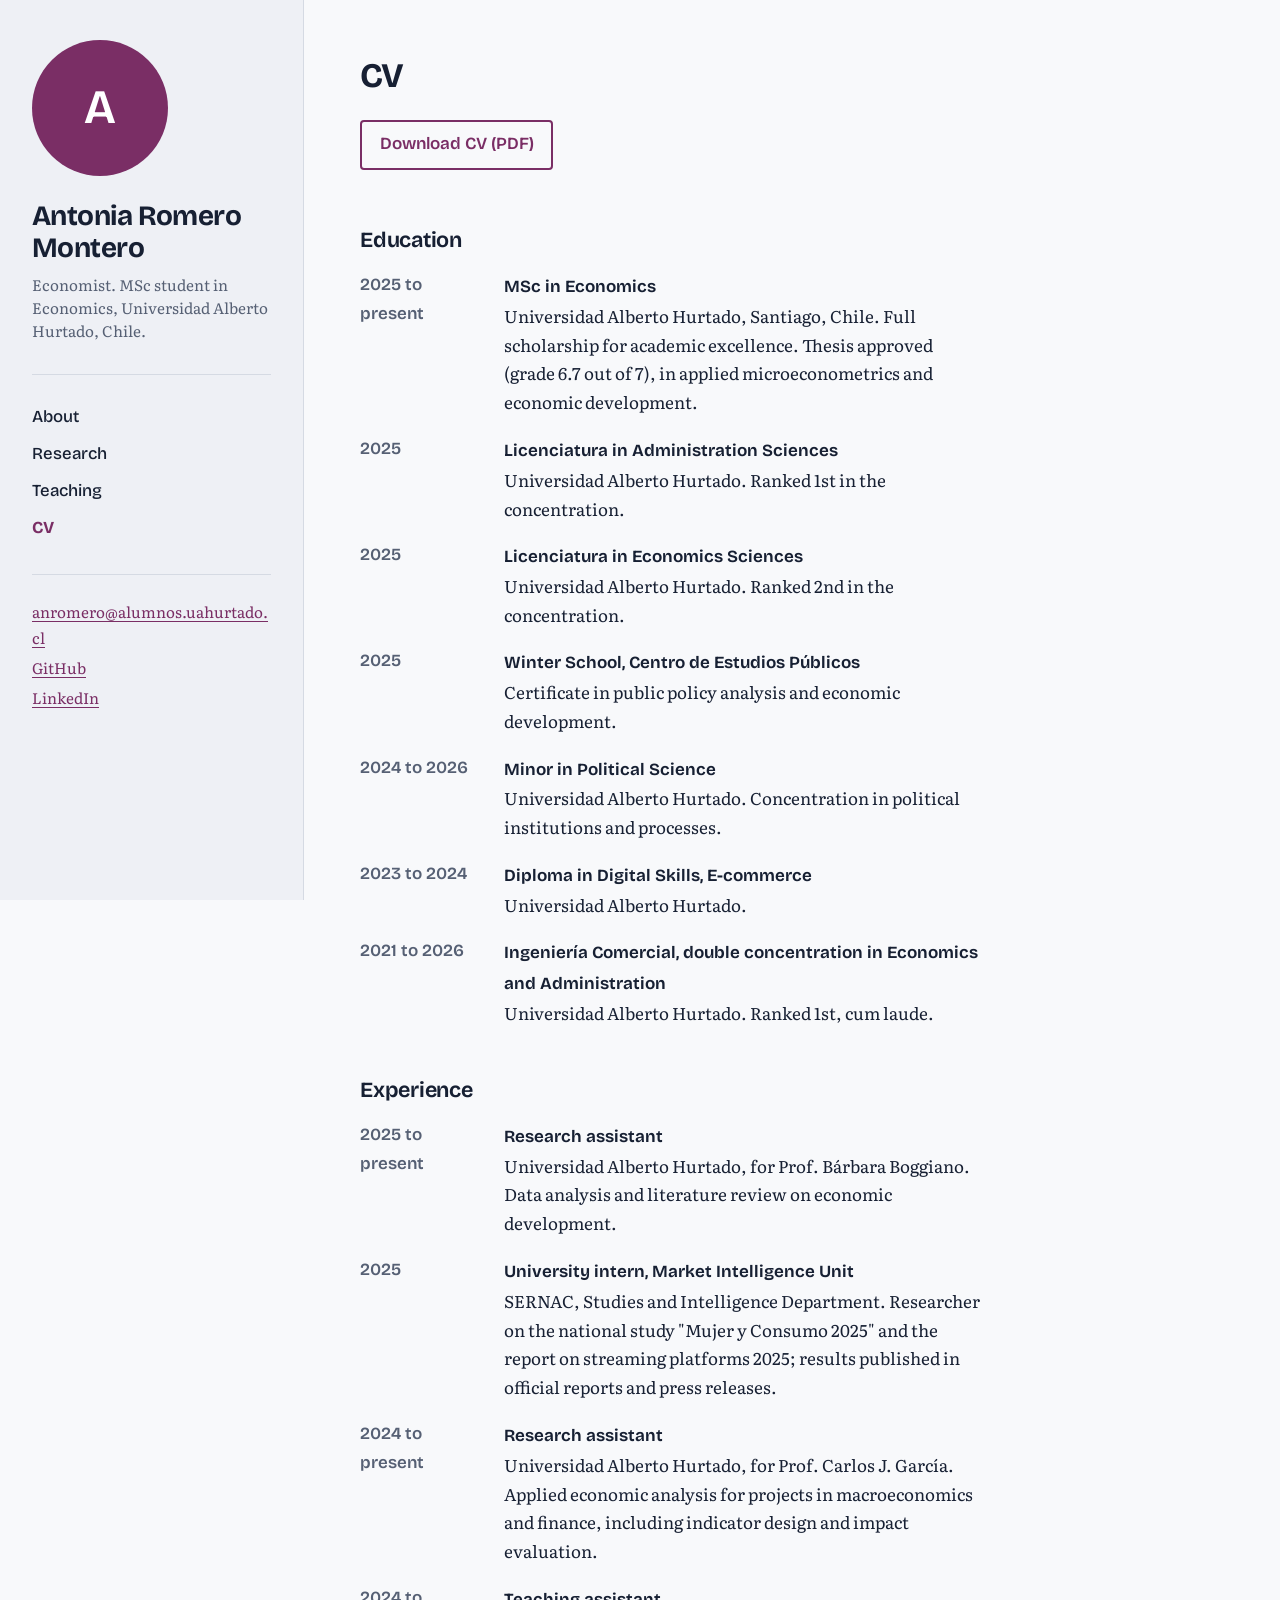
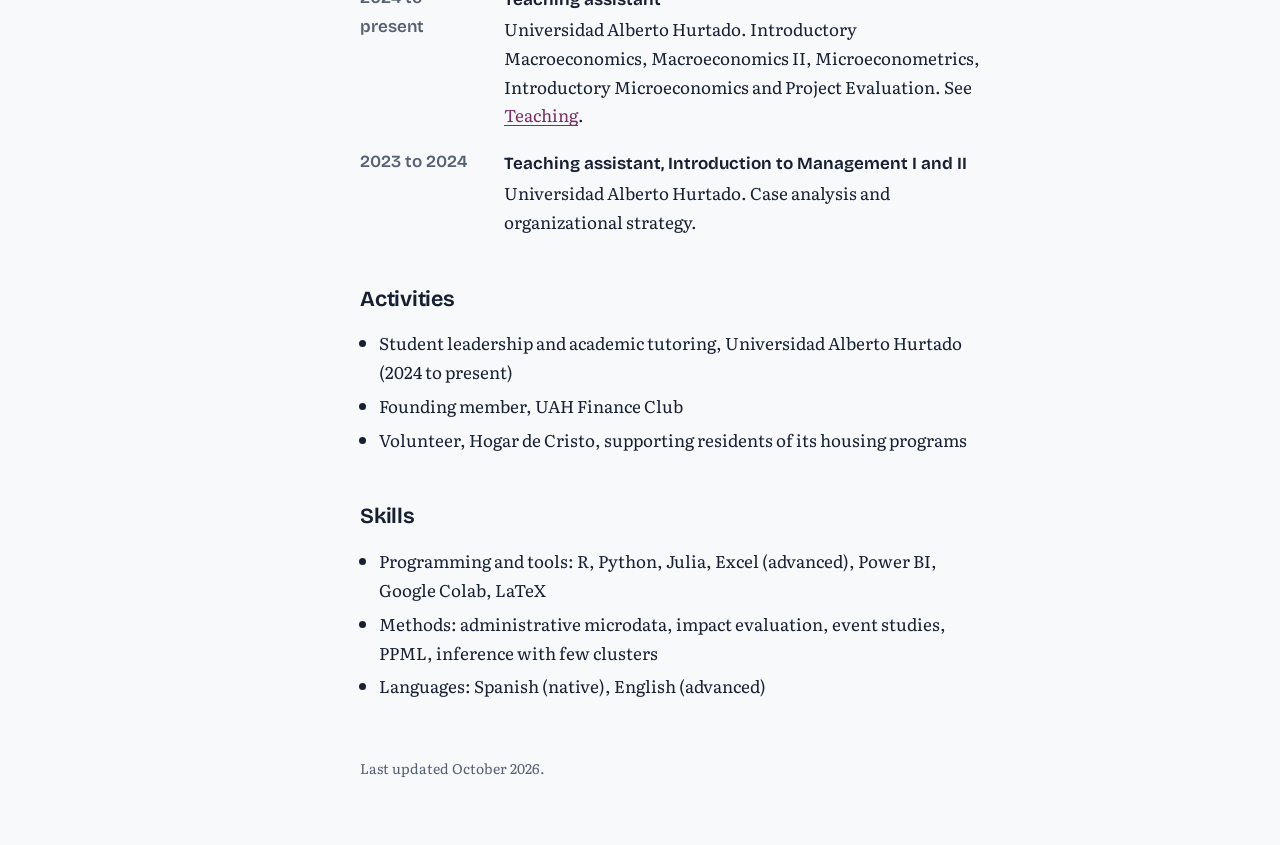
==== cv.html @ 8dabbef6 "Add files via upload" ====
<!DOCTYPE html>
<html lang="en">
<head>
  <meta charset="utf-8">
  <meta name="viewport" content="width=device-width, initial-scale=1">
  <title>CV | Antonia Romero Montero</title>
  <meta name="description" content="Curriculum vitae: education, experience and skills.">
  <link rel="preconnect" href="https://fonts.googleapis.com">
  <link rel="preconnect" href="https://fonts.gstatic.com" crossorigin>
  <link href="https://fonts.googleapis.com/css2?family=Bricolage+Grotesque:opsz,wght@12..96,500..800&family=Literata:ital,opsz,wght@0,7..72,400..700;1,7..72,400&display=swap" rel="stylesheet">
  <link rel="stylesheet" href="style.css">
</head>
<body>
  <div class="layout">

    <aside class="sidebar">
      <div class="portrait">
        <span aria-hidden="true">A</span>
        <img src="images/profile.jpg" alt="Portrait of Antonia Romero Montero" onerror="this.remove()">
      </div>
      <p class="name"><a href="index.html">Antonia Romero Montero</a></p>
      <p class="role">Economist. MSc student in Economics, Universidad Alberto Hurtado, Chile.</p>

      <nav aria-label="Main">
        <ul>
          <li><a href="index.html">About</a></li>
          <li><a href="research.html">Research</a></li>
          <li><a href="teaching.html">Teaching</a></li>
          <li><a href="cv.html" aria-current="page">CV</a></li>
        </ul>
      </nav>

      <div class="contact">
        <ul>
          <li><a href="mailto:anromero@alumnos.uahurtado.cl">anromero@alumnos.uahurtado.cl</a></li>
          <li><a href="https://github.com/antonia-isabelle-romero-montero">GitHub</a></li>
          <li><a href="https://www.linkedin.com/in/antonia-romero-montero/">LinkedIn</a></li>
        </ul>
      </div>
    </aside>

    <main>
      <h1>CV</h1>

      <!-- Put your PDF at cv.pdf (same folder as this file). Use a public version without phone number or references. -->
      <p><a class="cv-download" href="cv.pdf">Download CV (PDF)</a></p>

      <h2>Education</h2>
      <dl class="chronology">
        <dt>2025 to present</dt>
        <dd><strong>MSc in Economics</strong><br>Universidad Alberto Hurtado, Santiago, Chile. Full scholarship for academic excellence. Thesis approved (grade 6.7 out of 7), in applied microeconometrics and economic development.</dd>

        <dt>2025</dt>
        <dd><strong>Licenciatura in Administration Sciences</strong><br>Universidad Alberto Hurtado. Ranked 1st in the concentration.</dd>

        <dt>2025</dt>
        <dd><strong>Licenciatura in Economics Sciences</strong><br>Universidad Alberto Hurtado. Ranked 2nd in the concentration.</dd>

        <dt>2025</dt>
        <dd><strong>Winter School, Centro de Estudios Públicos</strong><br>Certificate in public policy analysis and economic development.</dd>

        <dt>2024 to 2026</dt>
        <dd><strong>Minor in Political Science</strong><br>Universidad Alberto Hurtado. Concentration in political institutions and processes.</dd>

        <dt>2023 to 2024</dt>
        <dd><strong>Diploma in Digital Skills, E-commerce</strong><br>Universidad Alberto Hurtado.</dd>

        <dt>2021 to 2026</dt>
        <dd><strong>Ingeniería Comercial, double concentration in Economics and Administration</strong><br>Universidad Alberto Hurtado. Ranked 1st, cum laude.</dd>
      </dl>

      <h2>Experience</h2>
      <dl class="chronology">
        <dt>2025 to present</dt>
        <dd><strong>Research assistant</strong><br>Universidad Alberto Hurtado, for Prof. Bárbara Boggiano. Data analysis and literature review on economic development.</dd>

        <dt>2025</dt>
        <dd><strong>University intern, Market Intelligence Unit</strong><br>SERNAC, Studies and Intelligence Department. Researcher on the national study "Mujer y Consumo 2025" and the report on streaming platforms 2025; results published in official reports and press releases.</dd>

        <dt>2024 to present</dt>
        <dd><strong>Research assistant</strong><br>Universidad Alberto Hurtado, for Prof. Carlos J. García. Applied economic analysis for projects in macroeconomics and finance, including indicator design and impact evaluation.</dd>

        <dt>2024 to present</dt>
        <dd><strong>Teaching assistant</strong><br>Universidad Alberto Hurtado. Introductory Macroeconomics, Macroeconomics II, Microeconometrics, Introductory Microeconomics and Project Evaluation. See <a href="teaching.html">Teaching</a>.</dd>

        <dt>2023 to 2024</dt>
        <dd><strong>Teaching assistant, Introduction to Management I and II</strong><br>Universidad Alberto Hurtado. Case analysis and organizational strategy.</dd>
      </dl>

      <h2>Activities</h2>
      <ul class="plain">
        <li>Student leadership and academic tutoring, Universidad Alberto Hurtado (2024 to present)</li>
        <li>Founding member, UAH Finance Club</li>
        <li>Volunteer, Hogar de Cristo, supporting residents of its housing programs</li>
      </ul>

      <h2>Skills</h2>
      <ul class="plain">
        <li>Programming and tools: R, Python, Julia, Excel (advanced), Power BI, Google Colab, LaTeX</li>
        <li>Methods: administrative microdata, impact evaluation, event studies, PPML, inference with few clusters</li>
        <li>Languages: Spanish (native), English (advanced)</li>
      </ul>

      <footer>Last updated October 2026.</footer>
    </main>

  </div>
</body>
</html>
---- style.css ----
/* ------------------------------------------------------------
   Academic site: sidebar + content layout
   Edit the colors and fonts here; every page uses this file.
   ------------------------------------------------------------ */

:root {
  --paper: #f8f9fb;
  --side: #eef0f5;
  --ink: #172033;
  --muted: #566074;
  --rule: #d5dae3;
  --accent: #7a2e65;
  --accent-deep: #5a1f4a;

  --display: "Bricolage Grotesque", "Helvetica Neue", Arial, sans-serif;
  --text: "Literata", Georgia, "Times New Roman", serif;
}

*,
*::before,
*::after {
  box-sizing: border-box;
}

html {
  font-size: 100%;
}

body {
  margin: 0;
  background: var(--paper);
  color: var(--ink);
  font-family: var(--text);
  font-size: 1.0625rem;
  line-height: 1.7;
  -webkit-font-smoothing: antialiased;
}

a {
  color: var(--accent);
  text-decoration-thickness: 0.08em;
  text-underline-offset: 0.18em;
}

a:hover {
  color: var(--accent-deep);
}

a:focus-visible {
  outline: 3px solid var(--accent);
  outline-offset: 3px;
  border-radius: 2px;
}

/* ---------- Layout ---------- */

.layout {
  display: grid;
  grid-template-columns: 19rem minmax(0, 1fr);
  min-height: 100vh;
}

.sidebar {
  position: sticky;
  top: 0;
  align-self: start;
  height: 100vh;
  overflow-y: auto;
  padding: 2.5rem 2rem;
  background: var(--side);
  border-right: 1px solid var(--rule);
}

main {
  width: 100%;
  max-width: 46rem;
  padding: 3.5rem 3.5rem 4rem;
}

/* ---------- Sidebar ---------- */

.portrait {
  position: relative;
  width: 8.5rem;
  height: 8.5rem;
  margin: 0 0 1.5rem;
  border-radius: 50%;
  overflow: hidden;
  background: var(--accent);
  color: #fff;
  display: grid;
  place-items: center;
  font-family: var(--display);
  font-size: 3rem;
  font-weight: 600;
}

.portrait img {
  position: absolute;
  inset: 0;
  width: 100%;
  height: 100%;
  object-fit: cover;
}

.name {
  margin: 0;
  font-family: var(--display);
  font-size: 1.75rem;
  font-weight: 700;
  line-height: 1.15;
  letter-spacing: -0.02em;
}

.name a {
  color: inherit;
  text-decoration: none;
}

.role {
  margin: 0.6rem 0 0;
  font-size: 0.95rem;
  line-height: 1.5;
  color: var(--muted);
}

.sidebar nav {
  margin: 2rem 0 0;
  padding: 1.5rem 0 0;
  border-top: 1px solid var(--rule);
}

.sidebar ul {
  list-style: none;
  margin: 0;
  padding: 0;
}

.sidebar nav li + li {
  margin-top: 0.15rem;
}

.sidebar nav a {
  display: block;
  padding: 0.2rem 0;
  font-family: var(--display);
  font-size: 1.05rem;
  font-weight: 500;
  color: var(--ink);
  text-decoration: none;
}

.sidebar nav a:hover {
  color: var(--accent);
}

.sidebar nav a[aria-current="page"] {
  color: var(--accent);
  font-weight: 700;
}

.contact {
  margin: 1.75rem 0 0;
  padding: 1.5rem 0 0;
  border-top: 1px solid var(--rule);
  font-size: 0.95rem;
}

.contact li + li {
  margin-top: 0.25rem;
}

.contact a {
  overflow-wrap: anywhere;
}

/* ---------- Content ---------- */

h1,
h2,
h3 {
  font-family: var(--display);
  color: var(--ink);
}

h1 {
  margin: 0 0 1.5rem;
  font-size: 2.15rem;
  font-weight: 700;
  line-height: 1.15;
  letter-spacing: -0.02em;
}

h2 {
  margin: 2.75rem 0 0.75rem;
  font-size: 1.35rem;
  font-weight: 650;
  letter-spacing: -0.01em;
}

h3 {
  margin: 0 0 0.25rem;
  font-size: 1.15rem;
  font-weight: 650;
  line-height: 1.3;
}

p {
  margin: 0 0 1.1rem;
}

ul.plain {
  margin: 0 0 1.1rem;
  padding-left: 1.2rem;
}

ul.plain li {
  margin-bottom: 0.3rem;
}

.meta {
  margin: 0 0 0.6rem;
  font-size: 0.95rem;
  color: var(--muted);
}

.entry {
  padding: 1.5rem 0;
  border-top: 1px solid var(--rule);
}

.entry:last-of-type {
  border-bottom: 1px solid var(--rule);
}

.entry p:last-child {
  margin-bottom: 0;
}

.links {
  display: flex;
  flex-wrap: wrap;
  gap: 0.25rem 1.25rem;
  margin: 0.75rem 0 0;
  font-size: 0.95rem;
}

/* CV chronology: the year column carries real information */
.chronology {
  display: grid;
  grid-template-columns: 7.5rem minmax(0, 1fr);
  gap: 1.1rem 1.5rem;
  margin: 0 0 1.1rem;
}

.chronology dt {
  font-family: var(--display);
  font-weight: 600;
  color: var(--muted);
}

.chronology dd {
  margin: 0;
}

.chronology dd strong {
  font-family: var(--display);
  font-weight: 650;
}

.cv-download {
  display: inline-block;
  margin: 0 0 0.5rem;
  padding: 0.55rem 1.1rem;
  border: 2px solid var(--accent);
  border-radius: 4px;
  font-family: var(--display);
  font-weight: 600;
  text-decoration: none;
}

.cv-download:hover {
  background: var(--accent);
  color: #fff;
}

footer {
  margin-top: 3.5rem;
  font-size: 0.875rem;
  color: var(--muted);
}

/* ---------- Small screens ---------- */

@media (max-width: 52rem) {
  .layout {
    display: block;
  }

  .sidebar {
    position: static;
    height: auto;
    padding: 1.75rem 1.25rem;
    border-right: 0;
    border-bottom: 1px solid var(--rule);
  }

  .portrait {
    width: 6rem;
    height: 6rem;
    font-size: 2.25rem;
    margin-bottom: 1rem;
  }

  .sidebar nav ul {
    display: flex;
    flex-wrap: wrap;
    gap: 0.25rem 1.25rem;
  }

  .sidebar nav li + li {
    margin-top: 0;
  }

  .contact ul {
    display: flex;
    flex-wrap: wrap;
    gap: 0.25rem 1.25rem;
  }

  .contact li + li {
    margin-top: 0;
  }

  main {
    padding: 2rem 1.25rem 3rem;
  }

  h1 {
    font-size: 1.75rem;
  }

  .chronology {
    grid-template-columns: 1fr;
    gap: 0;
  }

  .chronology dd {
    margin-bottom: 1.1rem;
  }
}
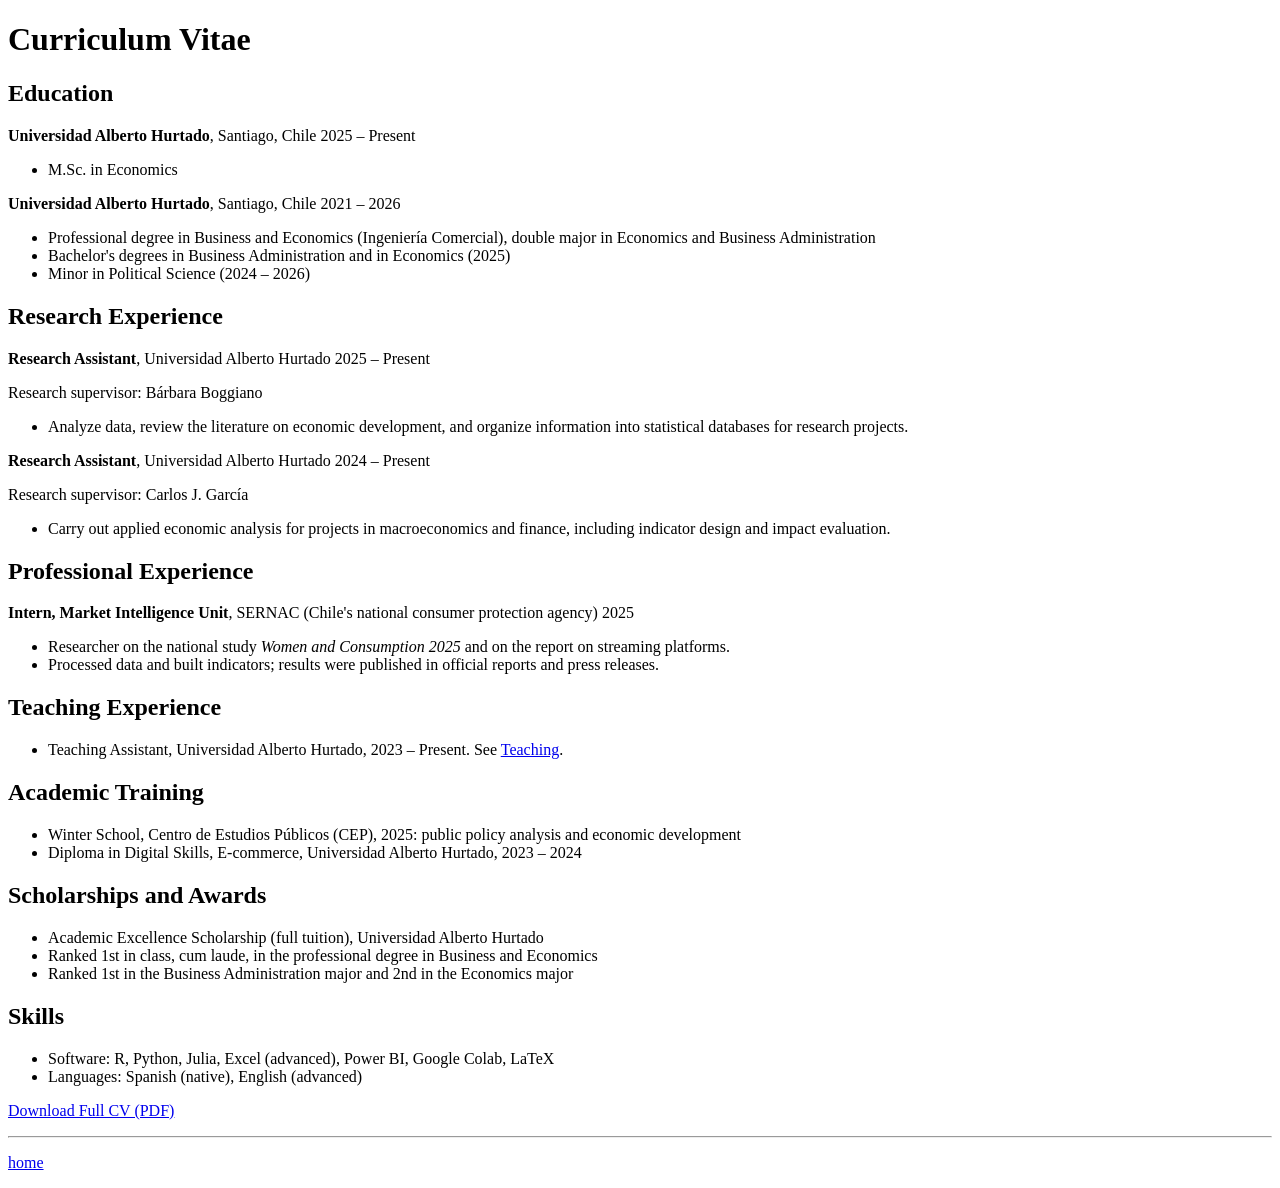
==== commit daecf184: "Add files via upload" ====
--- a/cv.html
+++ b/cv.html
@@ -4,106 +4,74 @@
   <meta charset="utf-8">
   <meta name="viewport" content="width=device-width, initial-scale=1">
   <title>CV | Antonia Romero Montero</title>
-  <meta name="description" content="Curriculum vitae: education, experience and skills.">
-  <link rel="preconnect" href="https://fonts.googleapis.com">
-  <link rel="preconnect" href="https://fonts.gstatic.com" crossorigin>
-  <link href="https://fonts.googleapis.com/css2?family=Bricolage+Grotesque:opsz,wght@12..96,500..800&family=Literata:ital,opsz,wght@0,7..72,400..700;1,7..72,400&display=swap" rel="stylesheet">
+  <meta name="description" content="Curriculum vitae: education, research and teaching experience, training and awards.">
   <link rel="stylesheet" href="style.css">
 </head>
 <body>
-  <div class="layout">
+  <main class="wrap">
+    <h1>Curriculum Vitae</h1>
 
-    <aside class="sidebar">
-      <div class="portrait">
-        <span aria-hidden="true">A</span>
-        <img src="images/profile.jpg" alt="Portrait of Antonia Romero Montero" onerror="this.remove()">
-      </div>
-      <p class="name"><a href="index.html">Antonia Romero Montero</a></p>
-      <p class="role">Economist. MSc student in Economics, Universidad Alberto Hurtado, Chile.</p>
+    <!-- Save your PDF as cv.pdf in this folder. Use a public version without your phone number or references. -->
 
-      <nav aria-label="Main">
-        <ul>
-          <li><a href="index.html">About</a></li>
-          <li><a href="research.html">Research</a></li>
-          <li><a href="teaching.html">Teaching</a></li>
-          <li><a href="cv.html" aria-current="page">CV</a></li>
-        </ul>
-      </nav>
+    <h2>Education</h2>
+    <p class="item"><strong>Universidad Alberto Hurtado</strong>, Santiago, Chile <span class="date">2025 &ndash; Present</span></p>
+    <ul class="plain">
+      <li>M.Sc. in Economics</li>
+    </ul>
+    <p class="item"><strong>Universidad Alberto Hurtado</strong>, Santiago, Chile <span class="date">2021 &ndash; 2026</span></p>
+    <ul class="plain">
+      <li>Professional degree in Business and Economics (Ingeniería Comercial), double major in Economics and Business Administration</li>
+      <li>Bachelor's degrees in Business Administration and in Economics (2025)</li>
+      <li>Minor in Political Science (2024 &ndash; 2026)</li>
+    </ul>
 
-      <div class="contact">
-        <ul>
-          <li><a href="mailto:anromero@alumnos.uahurtado.cl">anromero@alumnos.uahurtado.cl</a></li>
-          <li><a href="https://github.com/antonia-isabelle-romero-montero">GitHub</a></li>
-          <li><a href="https://www.linkedin.com/in/antonia-romero-montero/">LinkedIn</a></li>
-        </ul>
-      </div>
-    </aside>
+    <h2>Research Experience</h2>
+    <p class="item"><strong>Research Assistant</strong>, Universidad Alberto Hurtado <span class="date">2025 &ndash; Present</span></p>
+    <p class="meta">Research supervisor: Bárbara Boggiano</p>
+    <ul class="plain">
+      <li>Analyze data, review the literature on economic development, and organize information into statistical databases for research projects.</li>
+    </ul>
+    <p class="item"><strong>Research Assistant</strong>, Universidad Alberto Hurtado <span class="date">2024 &ndash; Present</span></p>
+    <p class="meta">Research supervisor: Carlos J. García</p>
+    <ul class="plain">
+      <li>Carry out applied economic analysis for projects in macroeconomics and finance, including indicator design and impact evaluation.</li>
+    </ul>
 
-    <main>
-      <h1>CV</h1>
+    <h2>Professional Experience</h2>
+    <p class="item"><strong>Intern, Market Intelligence Unit</strong>, SERNAC (Chile's national consumer protection agency) <span class="date">2025</span></p>
+    <ul class="plain">
+      <li>Researcher on the national study <em>Women and Consumption 2025</em> and on the report on streaming platforms.</li>
+      <li>Processed data and built indicators; results were published in official reports and press releases.</li>
+    </ul>
 
-      <!-- Put your PDF at cv.pdf (same folder as this file). Use a public version without phone number or references. -->
-      <p><a class="cv-download" href="cv.pdf">Download CV (PDF)</a></p>
+    <h2>Teaching Experience</h2>
+    <ul class="plain">
+      <li>Teaching Assistant, Universidad Alberto Hurtado, 2023 &ndash; Present. See <a href="teaching.html">Teaching</a>.</li>
+    </ul>
 
-      <h2>Education</h2>
-      <dl class="chronology">
-        <dt>2025 to present</dt>
-        <dd><strong>MSc in Economics</strong><br>Universidad Alberto Hurtado, Santiago, Chile. Full scholarship for academic excellence. Thesis approved (grade 6.7 out of 7), in applied microeconometrics and economic development.</dd>
+    <h2>Academic Training</h2>
+    <ul class="plain">
+      <li>Winter School, Centro de Estudios Públicos (CEP), 2025: public policy analysis and economic development</li>
+      <li>Diploma in Digital Skills, E-commerce, Universidad Alberto Hurtado, 2023 &ndash; 2024</li>
+    </ul>
 
-        <dt>2025</dt>
-        <dd><strong>Licenciatura in Administration Sciences</strong><br>Universidad Alberto Hurtado. Ranked 1st in the concentration.</dd>
+    <h2>Scholarships and Awards</h2>
+    <ul class="plain">
+      <li>Academic Excellence Scholarship (full tuition), Universidad Alberto Hurtado</li>
+      <li>Ranked 1st in class, cum laude, in the professional degree in Business and Economics</li>
+      <li>Ranked 1st in the Business Administration major and 2nd in the Economics major</li>
+    </ul>
 
-        <dt>2025</dt>
-        <dd><strong>Licenciatura in Economics Sciences</strong><br>Universidad Alberto Hurtado. Ranked 2nd in the concentration.</dd>
+    <h2>Skills</h2>
+    <ul class="plain">
+      <li>Software: R, Python, Julia, Excel (advanced), Power BI, Google Colab, LaTeX</li>
+      <li>Languages: Spanish (native), English (advanced)</li>
+    </ul>
 
-        <dt>2025</dt>
-        <dd><strong>Winter School, Centro de Estudios Públicos</strong><br>Certificate in public policy analysis and economic development.</dd>
+    <p><a class="button" href="cv.pdf">Download Full CV (PDF)</a></p>
 
-        <dt>2024 to 2026</dt>
-        <dd><strong>Minor in Political Science</strong><br>Universidad Alberto Hurtado. Concentration in political institutions and processes.</dd>
-
-        <dt>2023 to 2024</dt>
-        <dd><strong>Diploma in Digital Skills, E-commerce</strong><br>Universidad Alberto Hurtado.</dd>
-
-        <dt>2021 to 2026</dt>
-        <dd><strong>Ingeniería Comercial, double concentration in Economics and Administration</strong><br>Universidad Alberto Hurtado. Ranked 1st, cum laude.</dd>
-      </dl>
-
-      <h2>Experience</h2>
-      <dl class="chronology">
-        <dt>2025 to present</dt>
-        <dd><strong>Research assistant</strong><br>Universidad Alberto Hurtado, for Prof. Bárbara Boggiano. Data analysis and literature review on economic development.</dd>
-
-        <dt>2025</dt>
-        <dd><strong>University intern, Market Intelligence Unit</strong><br>SERNAC, Studies and Intelligence Department. Researcher on the national study "Mujer y Consumo 2025" and the report on streaming platforms 2025; results published in official reports and press releases.</dd>
-
-        <dt>2024 to present</dt>
-        <dd><strong>Research assistant</strong><br>Universidad Alberto Hurtado, for Prof. Carlos J. García. Applied economic analysis for projects in macroeconomics and finance, including indicator design and impact evaluation.</dd>
-
-        <dt>2024 to present</dt>
-        <dd><strong>Teaching assistant</strong><br>Universidad Alberto Hurtado. Introductory Macroeconomics, Macroeconomics II, Microeconometrics, Introductory Microeconomics and Project Evaluation. See <a href="teaching.html">Teaching</a>.</dd>
-
-        <dt>2023 to 2024</dt>
-        <dd><strong>Teaching assistant, Introduction to Management I and II</strong><br>Universidad Alberto Hurtado. Case analysis and organizational strategy.</dd>
-      </dl>
-
-      <h2>Activities</h2>
-      <ul class="plain">
-        <li>Student leadership and academic tutoring, Universidad Alberto Hurtado (2024 to present)</li>
-        <li>Founding member, UAH Finance Club</li>
-        <li>Volunteer, Hogar de Cristo, supporting residents of its housing programs</li>
-      </ul>
-
-      <h2>Skills</h2>
-      <ul class="plain">
-        <li>Programming and tools: R, Python, Julia, Excel (advanced), Power BI, Google Colab, LaTeX</li>
-        <li>Methods: administrative microdata, impact evaluation, event studies, PPML, inference with few clusters</li>
-        <li>Languages: Spanish (native), English (advanced)</li>
-      </ul>
-
-      <footer>Last updated October 2026.</footer>
-    </main>
-
-  </div>
+    <hr>
+    <p class="home-link"><a href="index.html">home</a></p>
+  </main>
 </body>
 </html>
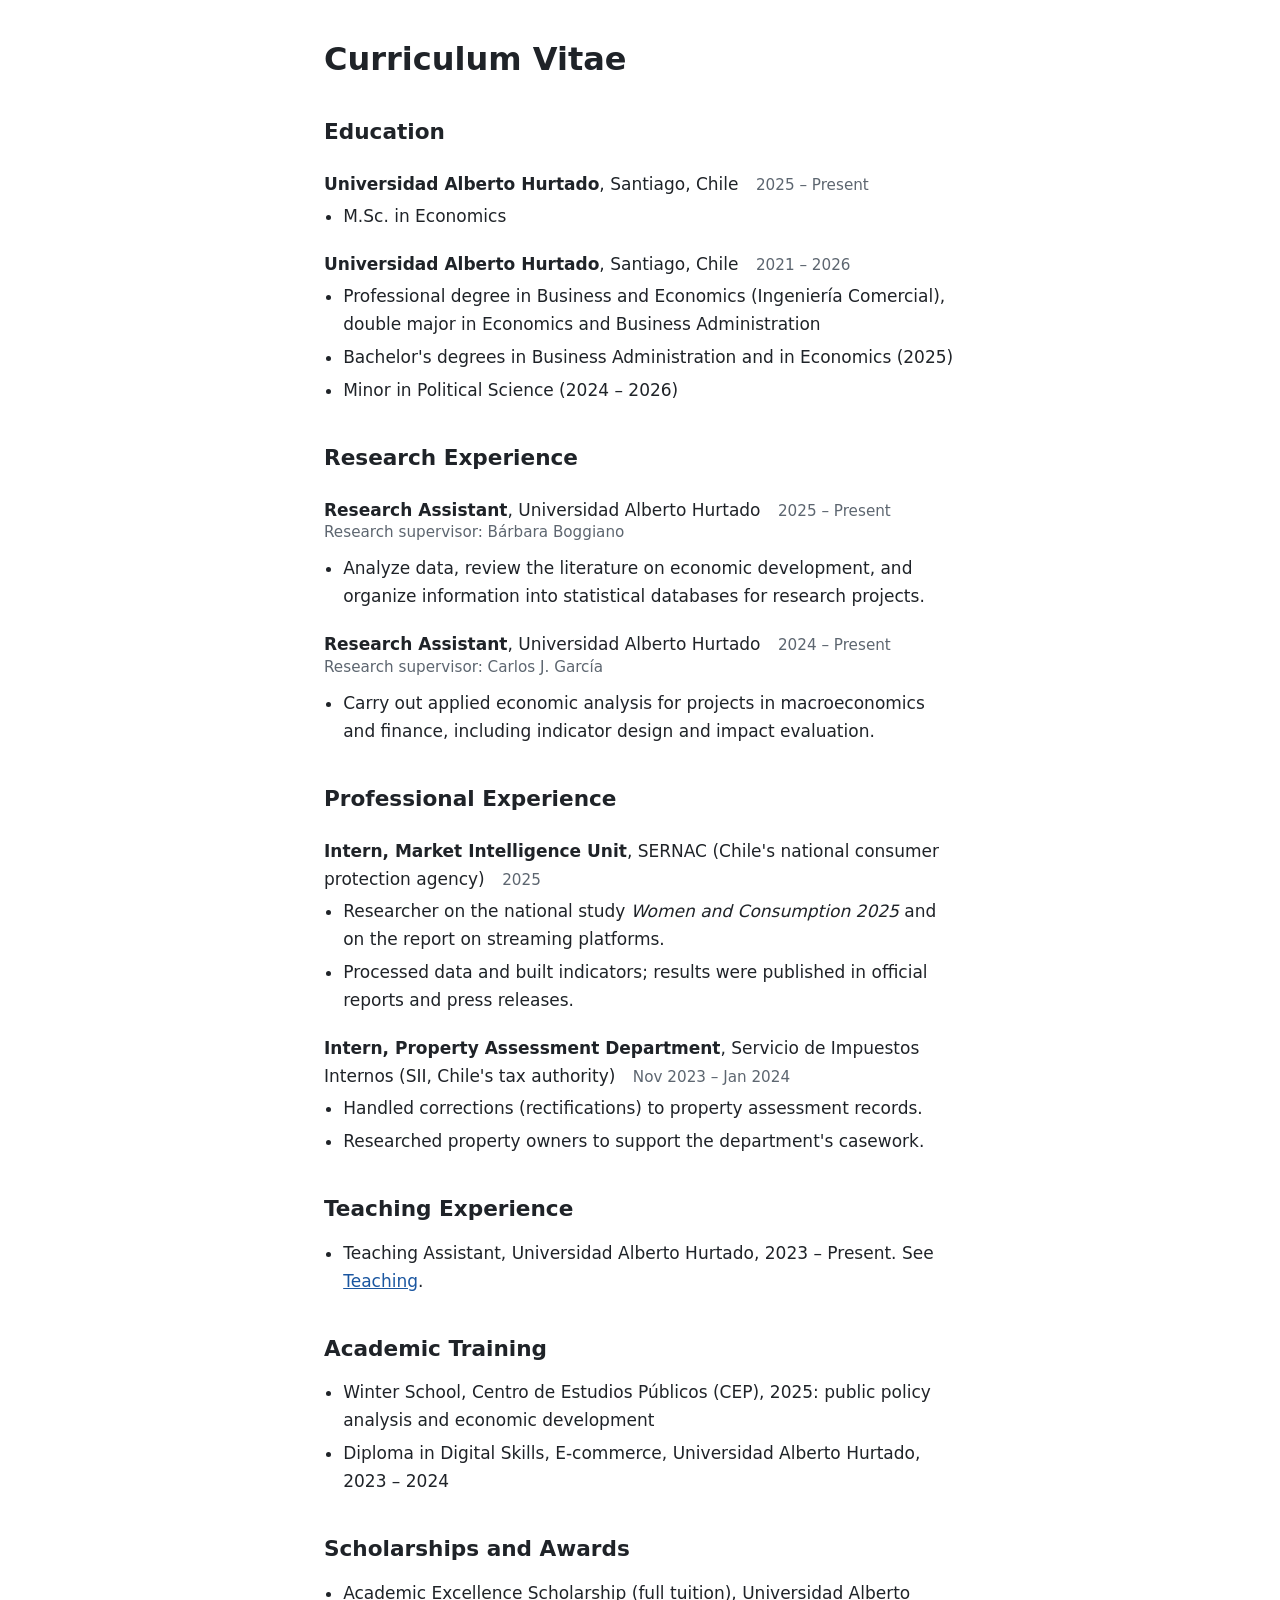
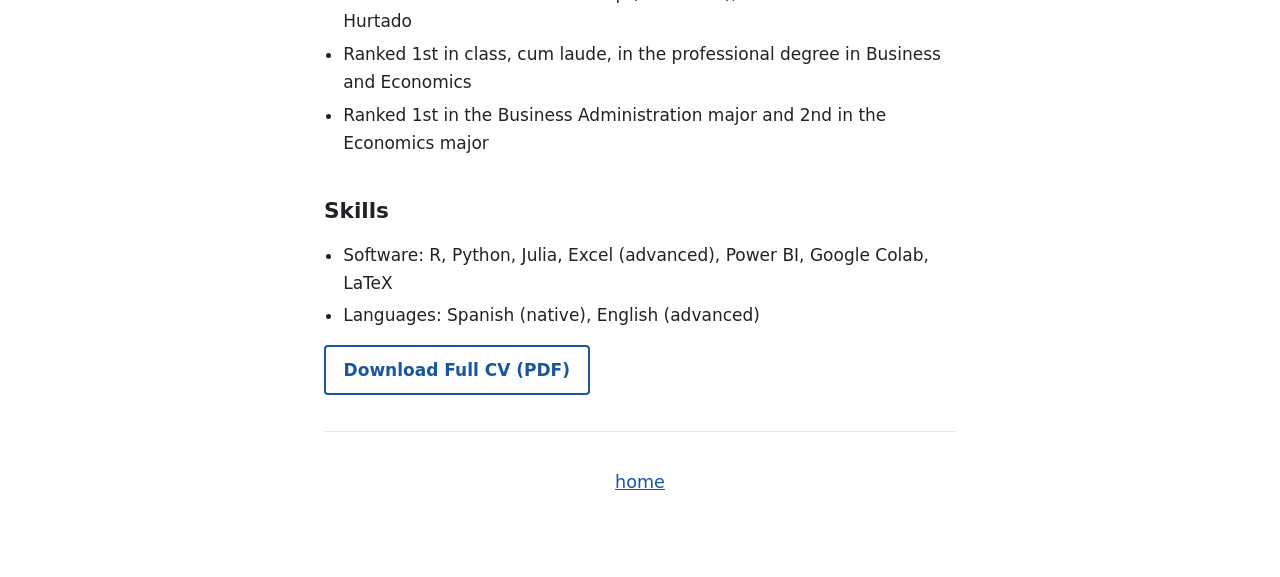
==== commit 4d19a0a6: "Add files via upload" ====
--- a/cv.html
+++ b/cv.html
@@ -44,6 +44,12 @@
       <li>Processed data and built indicators; results were published in official reports and press releases.</li>
     </ul>
 
+    <p class="item"><strong>Intern, Property Assessment Department</strong>, Servicio de Impuestos Internos (SII, Chile's tax authority) <span class="date">Nov 2023 &ndash; Jan 2024</span></p>
+    <ul class="plain">
+      <li>Handled corrections (rectifications) to property assessment records.</li>
+      <li>Researched property owners to support the department's casework.</li>
+    </ul>
+
     <h2>Teaching Experience</h2>
     <ul class="plain">
       <li>Teaching Assistant, Universidad Alberto Hurtado, 2023 &ndash; Present. See <a href="teaching.html">Teaching</a>.</li>
--- a/style.css
+++ b/style.css
@@ -0,0 +1,318 @@
+:root {
+  --ink: #1f2328;
+  --muted: #5d6670;
+  --rule: #e2e5e9;
+  --link: #1a56a0;
+  --link-hover: #0f3a70;
+}
+
+*,
+*::before,
+*::after {
+  box-sizing: border-box;
+}
+
+body {
+  margin: 0;
+  background: #fff;
+  color: var(--ink);
+  font-family: system-ui, -apple-system, "Segoe UI", Roboto, "Helvetica Neue", Arial, sans-serif;
+  font-size: 1.0625rem;
+  line-height: 1.65;
+}
+
+a {
+  color: var(--link);
+}
+
+a:hover {
+  color: var(--link-hover);
+}
+
+a:focus-visible {
+  outline: 3px solid var(--link);
+  outline-offset: 3px;
+  border-radius: 3px;
+}
+
+.wrap {
+  max-width: 42rem;
+  margin: 0 auto;
+  padding: 2.5rem 1.25rem 4rem;
+}
+
+/* ---------- Home ---------- */
+
+.hero {
+  text-align: center;
+  padding-top: 3.5rem;
+}
+
+.photo {
+  position: relative;
+  width: 10rem;
+  height: 10rem;
+  margin: 0 auto 1.5rem;
+  border-radius: 50%;
+  overflow: hidden;
+  background: var(--link);
+  color: #fff;
+  display: grid;
+  place-items: center;
+  font-size: 3.5rem;
+  font-weight: 600;
+}
+
+.photo img {
+  position: absolute;
+  inset: 0;
+  width: 100%;
+  height: 100%;
+  object-fit: cover;
+}
+
+.hero h1 {
+  margin: 0;
+  font-size: 2.4rem;
+  line-height: 1.15;
+  font-weight: 700;
+}
+
+.title {
+  margin: 0.5rem 0 0;
+  font-size: 1.4rem;
+  font-weight: 500;
+  color: var(--muted);
+}
+
+.tagline {
+  margin: 0.75rem auto 0;
+  max-width: 32rem;
+  font-size: 1.1rem;
+}
+
+.interests {
+  margin: 0.5rem auto 0;
+  max-width: 32rem;
+  color: var(--muted);
+}
+
+.icons {
+  display: flex;
+  justify-content: center;
+  gap: 1.5rem;
+  margin: 1.75rem 0 0;
+  padding: 0;
+  list-style: none;
+}
+
+.icons a {
+  display: block;
+  color: var(--ink);
+  line-height: 0;
+}
+
+.icons a:hover {
+  color: var(--link);
+}
+
+hr {
+  width: 100%;
+  margin: 2.25rem 0;
+  border: 0;
+  border-top: 1px solid var(--rule);
+}
+
+.menu {
+  margin: 0;
+  padding: 0;
+  list-style: none;
+}
+
+.menu li + li {
+  margin-top: 0.9rem;
+}
+
+.menu a {
+  font-size: 1.3rem;
+  font-weight: 600;
+  text-decoration: none;
+}
+
+.menu a:hover {
+  text-decoration: underline;
+}
+
+/* ---------- Inner pages ---------- */
+
+.site-header {
+  padding: 1.5rem 1.25rem 1rem;
+  text-align: center;
+  border-bottom: 1px solid var(--rule);
+}
+
+.site-name {
+  display: inline-block;
+  margin-bottom: 0.5rem;
+  font-size: 1.25rem;
+  font-weight: 700;
+  color: var(--ink);
+  text-decoration: none;
+}
+
+.topnav {
+  display: flex;
+  flex-wrap: wrap;
+  justify-content: center;
+  gap: 0.25rem 1.5rem;
+  margin: 0;
+  padding: 0;
+  list-style: none;
+}
+
+.topnav a {
+  color: var(--muted);
+  text-decoration: none;
+  font-weight: 500;
+}
+
+.topnav a:hover {
+  color: var(--link);
+}
+
+.topnav a[aria-current="page"] {
+  color: var(--ink);
+  font-weight: 700;
+  text-decoration: underline;
+  text-decoration-thickness: 2px;
+  text-underline-offset: 0.3em;
+}
+
+h1 {
+  font-size: 2rem;
+  line-height: 1.2;
+}
+
+main > h1 {
+  margin: 0 0 1.5rem;
+}
+
+h2 {
+  margin: 2.25rem 0 0.75rem;
+  font-size: 1.35rem;
+}
+
+h3 {
+  margin: 0 0 0.25rem;
+  font-size: 1.1rem;
+  line-height: 1.35;
+}
+
+p {
+  margin: 0 0 1rem;
+}
+
+.meta {
+  margin: 0 0 0.6rem;
+  font-size: 0.95rem;
+  color: var(--muted);
+}
+
+.entry {
+  padding: 1.25rem 0;
+  border-top: 1px solid var(--rule);
+}
+
+.entry:last-of-type {
+  border-bottom: 1px solid var(--rule);
+}
+
+.entry p:last-child {
+  margin-bottom: 0;
+}
+
+.plain {
+  margin: 0 0 1rem;
+  padding-left: 1.2rem;
+}
+
+.plain li + li {
+  margin-top: 0.3rem;
+}
+
+.button {
+  display: inline-block;
+  padding: 0.55rem 1.1rem;
+  border: 2px solid var(--link);
+  border-radius: 4px;
+  font-weight: 600;
+  text-decoration: none;
+}
+
+.button:hover {
+  background: var(--link);
+  color: #fff;
+}
+
+.chronology {
+  display: grid;
+  grid-template-columns: 8rem minmax(0, 1fr);
+  gap: 1.1rem 1.5rem;
+  margin: 0 0 1rem;
+}
+
+.chronology dt {
+  font-weight: 600;
+  color: var(--muted);
+}
+
+.chronology dd {
+  margin: 0;
+}
+
+@media (max-width: 40rem) {
+  .hero {
+    padding-top: 2rem;
+  }
+
+  .hero h1 {
+    font-size: 2rem;
+  }
+
+  .chronology {
+    grid-template-columns: 1fr;
+    gap: 0;
+  }
+
+  .chronology dd {
+    margin-bottom: 1.1rem;
+  }
+}
+
+/* ---------- Simple inner pages (like the reference site) ---------- */
+
+.home-link {
+  text-align: center;
+  font-size: 1.1rem;
+}
+
+.item {
+  margin: 1.25rem 0 0.25rem;
+}
+
+.item .date {
+  display: block;
+  color: var(--muted);
+  font-size: 0.95rem;
+}
+
+@media (min-width: 40.01rem) {
+  .item .date {
+    display: inline;
+    margin-left: 0.75rem;
+  }
+}
+
+.wrap > .meta {
+  margin-top: -0.5rem;
+}
